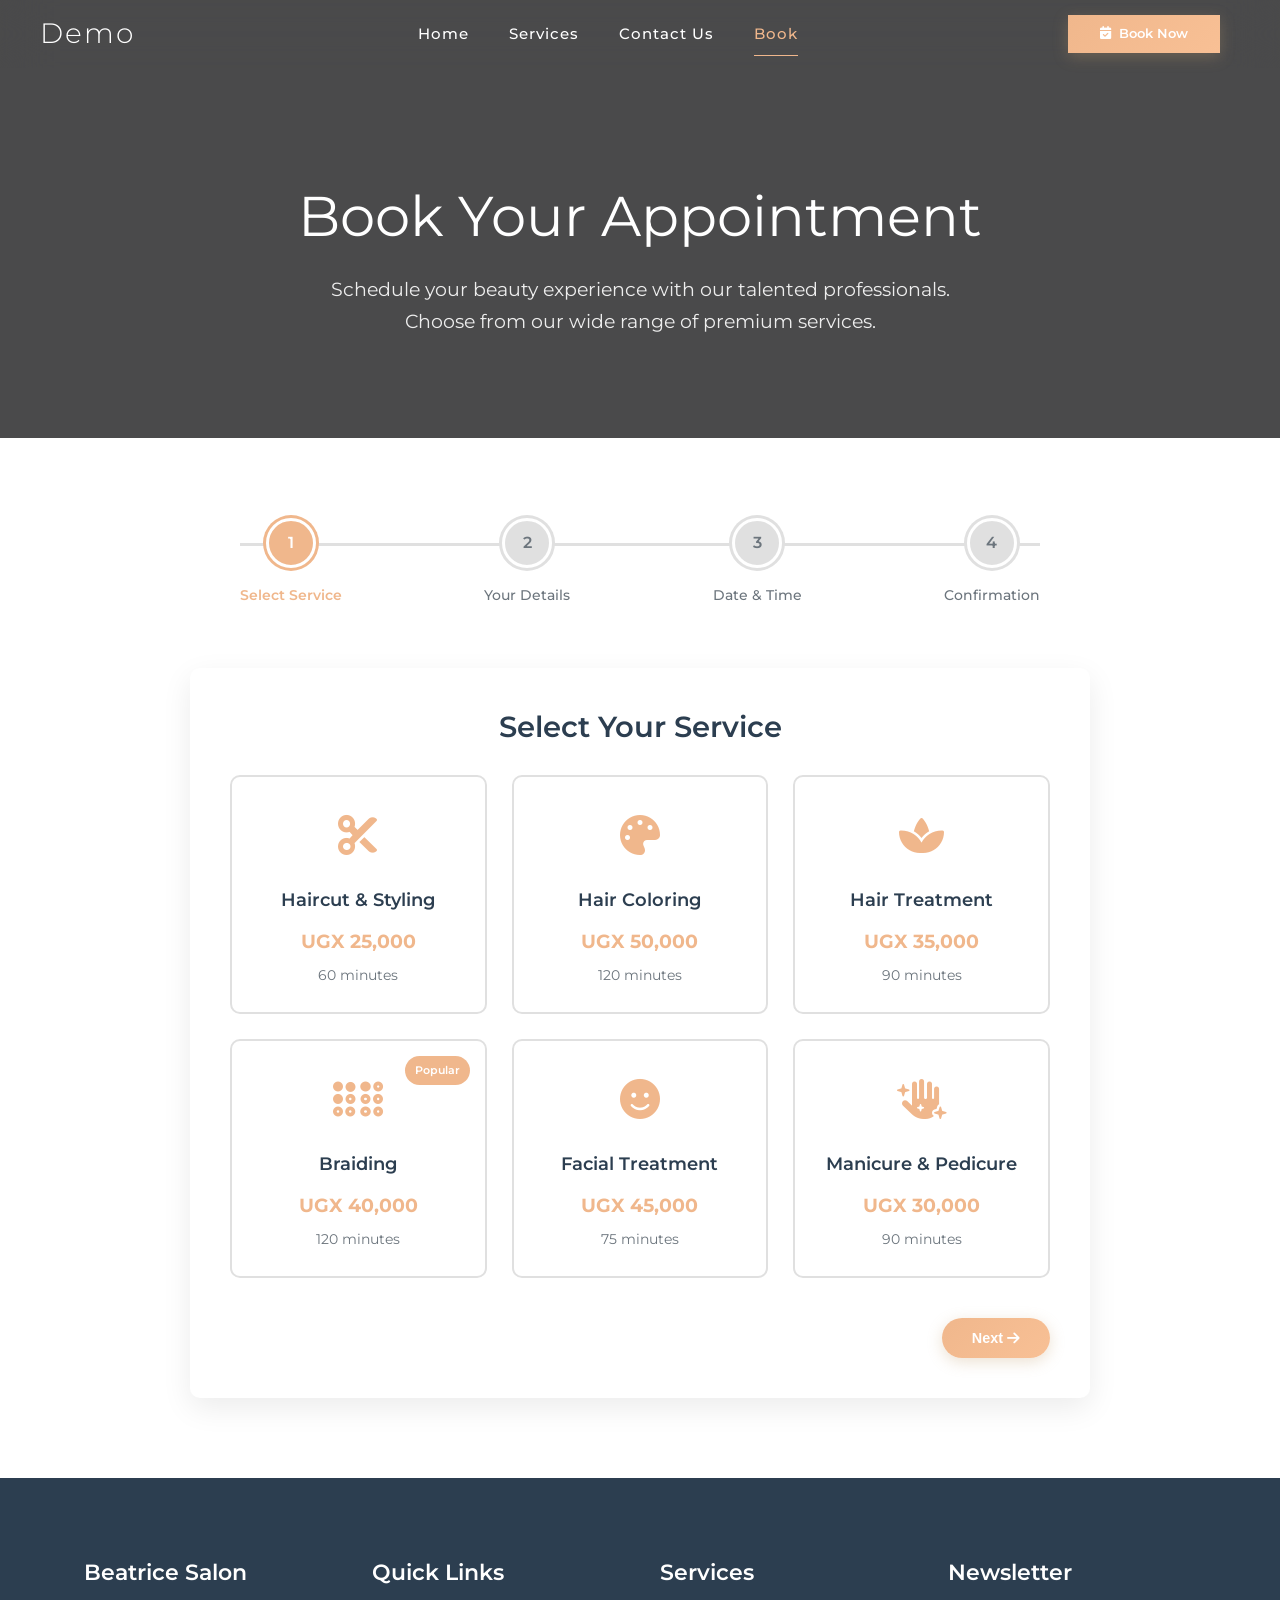
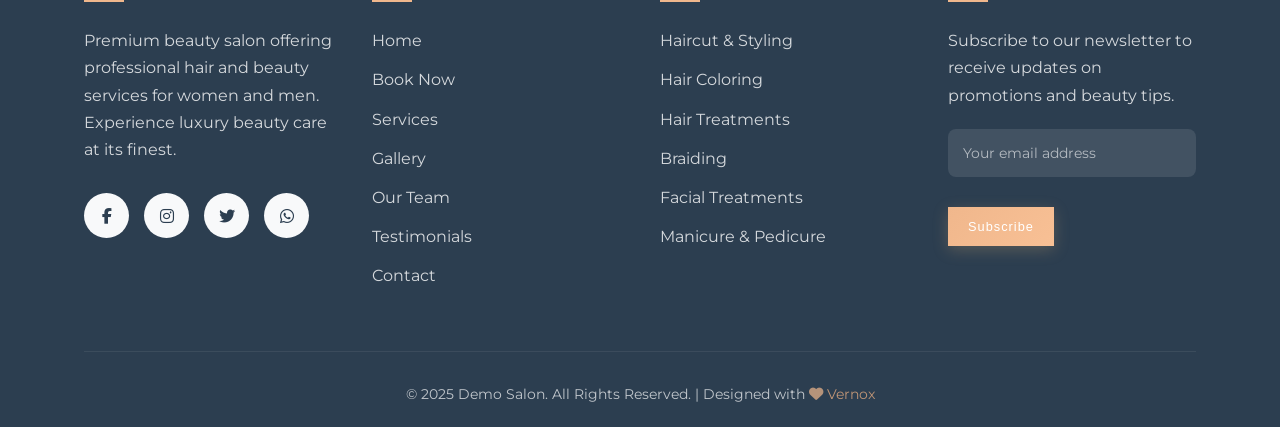
==== saloon-booking.html @ c094c43a "Change salon name from Beatrice to Demo" ====
<!DOCTYPE html>
<html lang="en">

<head>
    <meta charset="UTF-8">
    <meta name="viewport" content="width=device-width, initial-scale=1.0">
    <title>Book Appointment | Demo Salon | Premium Unisex Beauty Salon, Uganda</title>
    <link rel="stylesheet" href="https://cdnjs.cloudflare.com/ajax/libs/font-awesome/6.4.0/css/all.min.css">
    <link rel="preconnect" href="https://fonts.googleapis.com">
    <link rel="preconnect" href="https://fonts.gstatic.com" crossorigin>
    <link
        href="https://fonts.googleapis.com/css2?family=Montserrat:ital,wght@0,100..900;1,100..900&family=Pacifico&display=swap"
        rel="stylesheet">
    <link rel="stylesheet" href="css/book.css">

    <style>

    </style>
</head>

<body>
    <!-- Header -->
    <header id="header" class="transparent">
        <div class="header-container">
            <div class="logo">
                <a href="index.html" class="logo-text">Demo </a>
            </div>
            <nav>
                <ul id="nav-menu">
                    <li><a href="index.html" class="nav-link">Home</a></li>
                    <li><a href="#services" class="nav-link">Services</a></li>
                    <li><a href="saloon-contact-us.html" class="nav-link">Contact Us</a></li>
                    <li><a href="saloon-booking.html" class="nav-link active">Book</a></li>
                    <a href="saloon-booking.html" class="btn" style="margin-left: 250px;">
                        <i class="fas fa-calendar-check"></i>
                        Book Now
                    </a>
                </ul>

                <!-- Advanced Hamburger Menu -->
                <label class="hamburger" id="hamburger-menu">
                    <input type="checkbox" id="hamburger-checkbox">
                    <svg viewBox="0 0 32 32">
                        <path class="line line-top-bottom"
                            d="M27 10 13 10C10.8 10 9 8.2 9 6 9 3.5 10.8 2 13 2 15.2 2 17 3.8 17 6L17 26C17 28.2 18.8 30 21 30 23.2 30 25 28.2 25 26 25 23.8 23.2 22 21 22L7 22">
                        </path>
                        <path class="line" d="M7 16 27 16"></path>
                    </svg>
                </label>
            </nav>
        </div>
    </header>

    <!-- Enhanced Mobile Navigation Overlay -->
    <div class="mobile-nav-overlay" id="mobile-nav-overlay">
        <ul class="mobile-nav-menu">
            <li><a href="index.html">Home</a></li>
            <li><a href="index.html#services">Services</a></li>
            <li><a href="saloon-contact-us.html">Contact</a></li>
            <li><a href="saloon-booking.html">Booking</a></li>
        </ul>
        <a href="saloon-booking.html" class="mobile-book-btn">
            <i class="fas fa-calendar-check"></i>
            Book Appointment
        </a>
    </div>

    <!-- Booking Hero Section -->
    <section class="booking-hero">
        <div class="container">
            <h1>Book Your Appointment</h1>
            <p>Schedule your beauty experience with our talented professionals. Choose from our wide range of premium
                services.</p>
        </div>
    </section>

    <!-- Booking Process -->
    <section class="booking-process">
        <div class="container">
            <!-- Step Indicator -->
            <div class="step-indicator">
                <div class="step active" id="step-1">
                    <div class="step-circle">1</div>
                    <div class="step-text">Select Service</div>
                </div>
                <div class="step" id="step-2">
                    <div class="step-circle">2</div>
                    <div class="step-text">Your Details</div>
                </div>
                <div class="step" id="step-3">
                    <div class="step-circle">3</div>
                    <div class="step-text">Date & Time</div>
                </div>
                <div class="step" id="step-4">
                    <div class="step-circle">4</div>
                    <div class="step-text">Confirmation</div>
                </div>
            </div>

            <!-- Step 1: Service Selection -->
            <div class="step-content active" id="step-content-1">
                <h3 class="step-title">Select Your Service</h3>
                <div class="service-options">
                    <div class="service-option" data-service="Haircut & Styling" data-price="25000" data-duration="60">
                        <div class="service-icon">
                            <i class="fas fa-cut"></i>
                        </div>
                        <div class="service-name">Haircut & Styling</div>
                        <div class="service-price">UGX 25,000</div>
                        <div class="service-duration">60 minutes</div>
                    </div>
                    <div class="service-option" data-service="Hair Coloring" data-price="50000" data-duration="120">
                        <div class="service-icon">
                            <i class="fas fa-palette"></i>
                        </div>
                        <div class="service-name">Hair Coloring</div>
                        <div class="service-price">UGX 50,000</div>
                        <div class="service-duration">120 minutes</div>
                    </div>
                    <div class="service-option" data-service="Hair Treatment" data-price="35000" data-duration="90">
                        <div class="service-icon">
                            <i class="fas fa-spa"></i>
                        </div>
                        <div class="service-name">Hair Treatment</div>
                        <div class="service-price">UGX 35,000</div>
                        <div class="service-duration">90 minutes</div>
                    </div>
                    <div class="service-option" data-service="Braiding" data-price="40000" data-duration="120">
                        <div class="service-badges">Popular</div>
                        <div class="service-icon">
                            <i class="fas fa-braille"></i>
                        </div>
                        <div class="service-name">Braiding</div>
                        <div class="service-price">UGX 40,000</div>
                        <div class="service-duration">120 minutes</div>
                    </div>
                    <div class="service-option" data-service="Facial Treatment" data-price="45000" data-duration="75">
                        <div class="service-icon">
                            <i class="fas fa-smile"></i>
                        </div>
                        <div class="service-name">Facial Treatment</div>
                        <div class="service-price">UGX 45,000</div>
                        <div class="service-duration">75 minutes</div>
                    </div>
                    <div class="service-option" data-service="Manicure & Pedicure" data-price="30000"
                        data-duration="90">
                        <div class="service-icon">
                            <i class="fas fa-hand-sparkles"></i>
                        </div>
                        <div class="service-name">Manicure & Pedicure</div>
                        <div class="service-price">UGX 30,000</div>
                        <div class="service-duration">90 minutes</div>
                    </div>
                </div>
                <div class="booking-navigation">
                    <div></div> <!-- Empty div for spacing -->
                    <button class="btn-next" id="btn-next-1">Next <i class="fas fa-arrow-right"></i></button>
                </div>
            </div>

            <!-- Step 2: Personal Information -->
            <div class="step-content" id="step-content-2">
                <h3 class="step-title">Your Information</h3>
                <form id="personal-info-form">
                    <div class="form-row">
                        <div class="form-group">
                            <label for="first-name">First Name</label>
                            <input type="text" id="first-name" class="form-control" required>
                        </div>
                        <div class="form-group">
                            <label for="last-name">Last Name</label>
                            <input type="text" id="last-name" class="form-control" required>
                        </div>
                    </div>
                    <div class="form-row">
                        <div class="form-group">
                            <label for="email">Email Address</label>
                            <input type="email" id="email" class="form-control" required>
                        </div>
                        <div class="form-group">
                            <label for="phone">Phone Number</label>
                            <input type="tel" id="phone" class="form-control" required>
                        </div>
                    </div>
                    <div class="form-group">
                        <label for="notes">Special Requests (Optional)</label>
                        <textarea id="notes" class="form-control"
                            placeholder="Any special requests or notes for our stylists..."></textarea>
                    </div>
                </form>
                <div class="booking-navigation">
                    <button class="btn-prev" id="btn-prev-2"><i class="fas fa-arrow-left"></i> Previous</button>
                    <button class="btn-next" id="btn-next-2">Next <i class="fas fa-arrow-right"></i></button>
                </div>
            </div>

            <!-- Step 3: Date and Time Selection -->
            <div class="step-content" id="step-content-3">
                <h3 class="step-title">Select Date & Time</h3>
                <div class="datetime-selection">
                    <div class="calendar">
                        <div class="calendar-header">
                            <div class="calendar-month">June 2023</div>
                            <div class="calendar-nav">
                                <button id="prev-month"><i class="fas fa-chevron-left"></i></button>
                                <button id="next-month"><i class="fas fa-chevron-right"></i></button>
                            </div>
                        </div>
                        <div class="calendar-weekdays">
                            <div class="calendar-weekday">Sun</div>
                            <div class="calendar-weekday">Mon</div>
                            <div class="calendar-weekday">Tue</div>
                            <div class="calendar-weekday">Wed</div>
                            <div class="calendar-weekday">Thu</div>
                            <div class="calendar-weekday">Fri</div>
                            <div class="calendar-weekday">Sat</div>
                        </div>
                        <div class="calendar-days" id="calendar-days">
                            <!-- Calendar days will be generated by JavaScript -->
                        </div>
                    </div>
                    <div class="time-selection">
                        <h4 style="margin-bottom: 15px; color: var(--secondary);">Available Time Slots</h4>
                        <div class="time-slots" id="time-slots">
                            <!-- Time slots will be generated by JavaScript -->
                        </div>
                    </div>
                </div>
                <div class="booking-navigation">
                    <button class="btn-prev" id="btn-prev-3"><i class="fas fa-arrow-left"></i> Previous</button>
                    <button class="btn-next" id="btn-next-3">Next <i class="fas fa-arrow-right"></i></button>
                </div>
            </div>

            <!-- Step 4: Confirmation -->
            <div class="step-content" id="step-content-4">
                <h3 class="step-title">Confirm Your Appointment</h3>
                <div class="confirmation-details">
                    <div class="confirmation-item">
                        <span class="confirmation-label">Service:</span>
                        <span class="confirmation-value" id="confirm-service">-</span>
                    </div>
                    <div class="confirmation-item">
                        <span class="confirmation-label">Date:</span>
                        <span class="confirmation-value" id="confirm-date">-</span>
                    </div>
                    <div class="confirmation-item">
                        <span class="confirmation-label">Time:</span>
                        <span class="confirmation-value" id="confirm-time">-</span>
                    </div>
                    <div class="confirmation-item">
                        <span class="confirmation-label">Duration:</span>
                        <span class="confirmation-value" id="confirm-duration">-</span>
                    </div>
                    <div class="confirmation-item">
                        <span class="confirmation-label">Price:</span>
                        <span class="confirmation-value" id="confirm-price">-</span>
                    </div>
                    <div class="confirmation-item">
                        <span class="confirmation-label">Name:</span>
                        <span class="confirmation-value" id="confirm-name">-</span>
                    </div>
                    <div class="confirmation-item">
                        <span class="confirmation-label">Email:</span>
                        <span class="confirmation-value" id="confirm-email">-</span>
                    </div>
                    <div class="confirmation-item">
                        <span class="confirmation-label">Phone:</span>
                        <span class="confirmation-value" id="confirm-phone">-</span>
                    </div>
                </div>
                <div class="confirmation-actions">
                    <button class="btn-prev" id="btn-prev-4"><i class="fas fa-edit"></i> Edit Details</button>
                    <button class="btn-submit" id="btn-submit"><i class="fas fa-check-circle"></i> Confirm
                        Booking</button>
                </div>
            </div>

            <!-- Success Message -->
            <div class="step-content" id="step-content-success">
                <div class="success-message">
                    <div class="success-icon">
                        <i class="fas fa-check-circle"></i>
                    </div>
                    <h3>Appointment Confirmed!</h3>
                    <p>Thank you for booking with Beatrice Salon. We have sent a confirmation email to <span
                            id="success-email"></span> with your appointment details.</p>
                    <p>We look forward to seeing you on <span id="success-date"></span> at <span
                            id="success-time"></span>.</p>
                    <a href="index.html" class="btn" style="margin-top: 20px;">
                        <i class="fas fa-home"></i> Back to Home
                    </a>
                </div>
            </div>
        </div>
    </section>

    <!-- Footer -->
    <footer>
        <div class="container">
            <div class="footer-content">
                <div class="footer-column">
                    <h3>Beatrice Salon</h3>
                    <p>Premium beauty salon offering professional hair and beauty services for women and men. Experience
                        luxury beauty care at its finest.</p>
                    <div class="social-links">
                        <a href="#"><i class="fab fa-facebook-f"></i></a>
                        <a href="#"><i class="fab fa-instagram"></i></a>
                        <a href="#"><i class="fab fa-twitter"></i></a>
                        <a href="#"><i class="fab fa-whatsapp"></i></a>
                    </div>
                </div>

                <div class="footer-column">
                    <h3>Quick Links</h3>
                    <ul>
                        <li><a href="index.html" class="footer-link-underline">Home</a></li>
                        <li><a href="saloon-booking.html" class="footer-link-underline">Book Now</a></li>
                        <li><a href="index.html#services" class="footer-link-underline">Services</a></li>
                        <li><a href="index.html#gallery" class="footer-link-underline">Gallery</a></li>
                        <li><a href="index.html#team" class="footer-link-underline">Our Team</a></li>
                        <li><a href="index.html#testimonials" class="footer-link-underline">Testimonials</a></li>
                        <li><a href="contact.html" class="footer-link-underline">Contact</a></li>
                    </ul>
                </div>

                <div class="footer-column">
                    <h3>Services</h3>
                    <ul>
                        <li><a href="index.html#services" class="footer-link-underline">Haircut & Styling</a></li>
                        <li><a href="index.html#services" class="footer-link-underline">Hair Coloring</a></li>
                        <li><a href="index.html#services" class="footer-link-underline">Hair Treatments</a></li>
                        <li><a href="index.html#services" class="footer-link-underline">Braiding</a></li>
                        <li><a href="index.html#services" class="footer-link-underline">Facial Treatments</a></li>
                        <li><a href="index.html#services" class="footer-link-underline">Manicure & Pedicure</a></li>
                    </ul>
                </div>

                <div class="footer-column footer-newsletter">
                    <h3>Newsletter</h3>
                    <p>Subscribe to our newsletter to receive updates on promotions and beauty tips.</p>
                    <form id="newsletter-form">
                        <div class="form-group">
                            <input type="email" class="form-control" placeholder="Your email address" required>
                        </div>
                        <button type="submit" class="btn">Subscribe</button>
                    </form>
                </div>
            </div>

            <div class="copyright">
                <p>&copy; 2025 Demo Salon. All Rights Reserved. | Designed with <i class="fas fa-heart"
                        style="color: var(--primary);"></i> <a href="#">Vernox</a></p>
            </div>
        </div>
    </footer>

    <!-- Back to Top Button -->
    <div class="back-to-top" id="back-to-top">
        <i class="fas fa-chevron-up"></i>
    </div>
    <script src="js/script.js"></script>
    <script src="js/book.js"></script>
</body>

</html>
---- css/book.css ----
:root {
    --primary: #f0b78c;
    --primary-dark: #f8c095;
    --secondary: #2c3e50;
    --accent: #e74c3c;
    --light: #f8f9fa;
    --dark: #2d3436;
    --gray: #6c757d;
    --transition: all 0.4s cubic-bezier(0.165, 0.84, 0.44, 1);
    --shadow: 0 10px 30px rgba(0, 0, 0, 0.08);
    --shadow-hover: 0 15px 40px rgba(0, 0, 0, 0.12);
    --border-radius: 2px;
}

/* Global Styles */
* {
    margin: 0;
    padding: 0;
    box-sizing: border-box;
}

html {
    scroll-behavior: smooth;
    overflow-x: hidden;
}

body {
    font-family: 'Montserrat', sans-serif;
    line-height: 1.7;
    color: var(--dark);
    background-color: var(--light);
    overflow-x: hidden;
    width: 100%;
}

h1,
h2,
h3,
h4,
h5,
h6 {
    font-family: 'Montserrat', sans-serif;
    font-weight: 600;
    line-height: 1.3;
    margin-bottom: 0.8rem;
}

a {
    text-decoration: none;
    color: #fcb986;
}

img {
    max-width: 100%;
    height: auto;
}

.container {
    width: 90%;
    max-width: 1320px;
    margin: 0 auto;
    padding: 0 20px;
}

.section {
    padding: 100px 0;
}

.section-header {
    text-align: center;
    margin-bottom: 70px;
}

.section-header h2 {
    font-size: 2.8rem;
    color: var(--secondary);
    margin-bottom: 15px;
    position: relative;
    display: inline-block;
}

.section-header h2::after {
    content: '';
    position: absolute;
    width: 80px;
    height: 2px;
    background: linear-gradient(to right, var(--primary), var(--primary-dark));
    bottom: -12px;
    left: 50%;
    transform: translateX(-50%);
}

.section-header p {
    font-size: 0.9rem;
    color: var(--gray);
    max-width: 600px;
    margin: 0 auto;
    margin-top: 10px;
}

.btn {
    display: inline-flex;
    align-items: center;
    gap: 8px;
    padding: 8px 32px;
    background: linear-gradient(135deg, var(--primary), var(--primary-dark));
    color: white;
    border: none;
    cursor: pointer;
    font-size: 0.8rem;
    font-weight: 600;
    transition: var(--transition);
    text-decoration: none;
    box-shadow: 0 4px 15px rgba(193, 154, 107, 0.3);
    position: relative;
    overflow: hidden;
    z-index: 1;
    max-width: 100%;
}

.btn:hover {
    transform: translateY(-3px);
    box-shadow: 0 10px 25px rgba(193, 154, 107, 0.4);
}

.btn-outline {
    background: transparent;
    border: 2px solid var(--light);
    backdrop-filter: blur(25px);
    color: var(--light);
    box-shadow: none;
}

.btn-outline::before {
    background: rgba(255, 255, 255, 0.1);
    border-color: rgba(255, 255, 255, 0.5);
    transform: translateY(-2px);
}

.btn-outline:hover {
    color: white;
}

.social-links {
    display: flex;
    gap: 15px;
    margin-top: 30px;
    flex-wrap: wrap;
}

.social-links a {
    display: flex;
    align-items: center;
    justify-content: center;
    width: 45px;
    height: 45px;
    background: var(--light);
    border-radius: 50%;
    color: var(--secondary);
    transition: var(--transition);
}

.social-links a:hover {
    background: var(--primary);
    color: white;
    transform: translateY(-5px);
}

/* Header Styles */
#header {
    position: fixed;
    top: 0;
    left: 0;
    width: 100%;
    z-index: 1000;
    transition: all 0.5s ease;
    padding: 10px 0;
}

#header.transparent {
    background: transparent;
    backdrop-filter: blur(25px);
}

#header.scrolled {
    background: white;
    box-shadow: 0 5px 20px rgba(0, 0, 0, 0.08);
    padding: 15px 0;
}

.header-container {
    max-width: 1400px;
    margin: 0 auto;
    padding: 0 40px;
    display: flex;
    justify-content: space-between;
    align-items: center;
}

.logo-text {
    font-size: 28px;
    font-weight: 300;
    letter-spacing: 2px;
    color: white;
    transition: color 0.3s ease;
    z-index: 1001;
}

#header.scrolled .logo-text {
    color: #222;
}

.logo-text span {
    font-weight: 400;
    color: #f0b78c;
}

nav {
    display: flex;
    align-items: center;
    width: 100%;
    justify-content: flex-end;
}

#nav-menu {
    display: flex;
    list-style: none;
    align-items: center;
    position: relative;
    width: 100%;
    justify-content: flex-end;
    padding-right: 10px;
    margin-right: 10px;
}

#nav-menu li {
    margin: 0 20px;
    position: relative;
}

#nav-menu li a {
    text-decoration: none;
    color: white;
    font-size: 15px;
    font-weight: 500;
    letter-spacing: 1px;
    padding: 8px 0;
    transition: color 0.3s ease;
    position: relative;
}

#header.scrolled #nav-menu li a {
    color: #333;
}

#nav-menu li a:hover {
    color: #f0b78c;
}

/* Hover Underline Style */
#nav-menu li a::after {
    content: '';
    position: absolute;
    bottom: -5px;
    left: 0;
    width: 0;
    height: 1px;
    background: #f0b78c;
    transition: width 0.3s ease;
}

#nav-menu li a:hover::after {
    width: 100%;
}

/* Active link style */
#nav-menu li a.active::after {
    width: 100%;
}

#nav-menu li a.active {
    color: var(--primary);
}

/* Book Now Button - FIXED MARGIN */
#open-booking-modal {
    background: #f0b78c;
    color: #222;
    border: none;
    padding: 10px 25px;
    border-radius: 0;
    font-weight: 600;
    font-size: 12px;
    cursor: pointer;
    transition: all 0.3s ease;
    text-decoration: none;
    display: inline-flex;
    align-items: center;
    gap: 8px;
    letter-spacing: 1px;
    margin-left: auto; /* Fixed from 400px to auto */
}

#open-booking-modal:hover {
    background: #f8c095;
    transform: translateY(-2px);
    box-shadow: 0 5px 15px rgba(193, 155, 95, 0.3);
}

/* Advanced Hamburger Menu */
.hamburger {
    cursor: pointer;
    display: none;
    z-index: 1001;
}

.hamburger input {
    display: none;
}

.hamburger svg {
    height: 3em;
    transition: transform 600ms cubic-bezier(0.5, 0, 0.5, 1);
}

.line {
    fill: none;
    stroke: white;
    stroke-linecap: round;
    stroke-linejoin: round;
    stroke-width: 3;
    transition: stroke-dasharray 600ms cubic-bezier(0.5, 0, 0.5, 1),
        stroke-dashoffset 600ms cubic-bezier(0.5, 0, 0.5, 1);
}

.line-top-bottom {
    stroke-dasharray: 12 63;
}

.hamburger input:checked+svg {
    transform: rotate(-45deg);
}

.hamburger input:checked+svg .line-top-bottom {
    stroke-dasharray: 20 300;
    stroke-dashoffset: -32.42;
}

#header.scrolled .hamburger .line {
    stroke: #222;
}

/* Enhanced Mobile Navigation Overlay */
.mobile-nav-overlay {
    position: fixed;
    top: 0;
    left: 0;
    width: 100%;
    height: 100%;
    background: linear-gradient(135deg, rgba(0, 0, 0, 0.95) 0%, rgba(26, 26, 26, 0.98) 100%);
    z-index: 999;
    display: flex;
    flex-direction: column;
    justify-content: center;
    align-items: center;
    opacity: 0;
    visibility: hidden;
    transition: all 0.5s ease;
    padding: 40px;
    overflow-y: auto;
}

.mobile-nav-overlay.active {
    opacity: 1;
    visibility: visible;
}

.mobile-nav-header {
    position: absolute;
    top: 40px;
    left: 40px;
}

.mobile-logo-text {
    font-size: 24px;
    font-weight: 300;
    letter-spacing: 2px;
    color: white;
}

.mobile-logo-text span {
    font-weight: 400;
    color: #f0b78c;
}

.mobile-nav-menu {
    list-style: none;
    text-align: center;
    width: 100%;
    max-width: 500px;
}

.mobile-nav-menu li {
    margin: 25px 0;
    opacity: 0;
    transform: translateY(20px);
    transition: all 0.5s ease;
}

.mobile-nav-overlay.active .mobile-nav-menu li {
    opacity: 1;
    transform: translateY(0);
}

.mobile-nav-overlay.active .mobile-nav-menu li:nth-child(1) { transition-delay: 0.1s; }
.mobile-nav-overlay.active .mobile-nav-menu li:nth-child(2) { transition-delay: 0.15s; }
.mobile-nav-overlay.active .mobile-nav-menu li:nth-child(3) { transition-delay: 0.5s; }
.mobile-nav-overlay.active .mobile-nav-menu li:nth-child(4) { transition-delay: 0.55s; }
.mobile-nav-overlay.active .mobile-nav-menu li:nth-child(5) { transition-delay: 0.3s; }
.mobile-nav-overlay.active .mobile-nav-menu li:nth-child(6) { transition-delay: 0.35s; }
.mobile-nav-overlay.active .mobile-nav-menu li:nth-child(7) { transition-delay: 0.5s; }
.mobile-nav-overlay.active .mobile-nav-menu li:nth-child(8) { transition-delay: 0.55s; }

.mobile-nav-menu li a {
    color: white;
    text-decoration: none;
    font-size: 24px;
    letter-spacing: 2px;
    transition: all 0.3s ease;
    position: relative;
    display: inline-block;
    padding: 10px 0;
}

.mobile-nav-menu li a::before {
    content: '';
    position: absolute;
    bottom: 0;
    left: 0;
    width: 0;
    height: 1px;
    background: #f0b78c;
    transition: width 0.3s ease;
}

.mobile-nav-menu li a:hover {
    color: #f0b78c;
    transform: translateX(10px);
}

.mobile-nav-menu li a:hover::before {
    width: 100%;
}

.mobile-book-btn {
    background: #f0b78c;
    color: #222;
    border: none;
    padding: 15px 30px;
    border-radius: 0;
    font-weight: 600;
    font-size: 16px;
    cursor: pointer;
    transition: all 0.3s ease;
    text-decoration: none;
    display: inline-flex;
    align-items: center;
    gap: 10px;
    letter-spacing: 1px;
    margin-top: 40px;
    opacity: 0;
    transform: translateY(20px);
    transition: all 0.5s ease 0.5s;
}

.mobile-nav-overlay.active .mobile-book-btn {
    opacity: 1;
    transform: translateY(0);
}

.mobile-book-btn:hover {
    background: #f8c095;
    transform: translateY(-2px);
}

.mobile-nav-footer {
    position: absolute;
    bottom: 40px;
    left: 0;
    width: 100%;
    text-align: center;
    color: rgba(255, 255, 255, 0.5);
    font-size: 12px;
    letter-spacing: 1px;
}

/* Responsive Design - Header */
@media (max-width: 1200px) {
    .header-container {
        padding: 0 30px;
    }

    #nav-menu li {
        margin: 0 15px;
    }
}

@media (min-width: 1025px) {
    .hamburger {
        display: none !important;
    }
}

@media (max-width: 1024px) {
    #nav-menu {
        display: none;
    }

    .hamburger {
        display: block !important;
    }

    #open-booking-modal {
        display: none;
    }

    .header-container {
        padding: 0 20px;
    }
}

@media (max-width: 768px) {
    .logo-text {
        font-size: 24px;
    }

    .header-container {
        padding: 0 15px;
    }

    .mobile-nav-menu li a {
        font-size: 20px;
    }

    .mobile-nav-header {
        top: 20px;
        left: 20px;
    }

    .mobile-nav-overlay {
        padding: 20px;
    }

    .mobile-nav-footer {
        bottom: 20px;
    }
}

@media (max-width: 480px) {
    .logo-text {
        font-size: 22px;
    }

    .mobile-nav-menu li a {
        font-size: 18px;
    }

    .mobile-logo-text {
        font-size: 20px;
    }

    .hamburger svg {
        height: 2.5em;
    }
}

/* Booking Page Hero */
.booking-hero {
    background: linear-gradient(rgba(0, 0, 0, 0.7), rgba(0, 0, 0, 0.7)),
        url('https://images.unsplash.com/photo-1560066984-138dadb4c035?ixlib=rb-4.0.3&ixid=M3wxMjA3fDB8MHxwaG90by1wYWdlfHx8fGVufDB8fHx8fA%3D%3D&auto=format&fit=crop&w=1974&q=80');
    background-size: cover;
    background-position: center;
    color: white;
    padding: 180px 0 100px;
    text-align: center;
}

.booking-hero h1 {
    font-size: 3.5rem;
    margin-bottom: 20px;
    font-weight: 400;
    word-wrap: break-word;
}

.booking-hero p {
    font-size: 1.2rem;
    max-width: 700px;
    margin: 0 auto;
    opacity: 0.9;
    padding: 0 15px;
}

/* Booking Process */
.booking-process {
    background-color: white;
    padding: 80px 0;
}

.step-indicator {
    display: flex;
    justify-content: space-between;
    max-width: 800px;
    margin: 0 auto 60px;
    position: relative;
}

.step-indicator::before {
    content: '';
    position: absolute;
    top: 25px;
    left: 0;
    width: 100%;
    height: 3px;
    background-color: #e0e0e0;
    z-index: 1;
}

.step {
    display: flex;
    flex-direction: column;
    align-items: center;
    position: relative;
    z-index: 2;
}

.step-circle {
    width: 50px;
    height: 50px;
    border-radius: 50%;
    background-color: #e0e0e0;
    color: var(--gray);
    display: flex;
    align-items: center;
    justify-content: center;
    font-weight: 600;
    margin-bottom: 15px;
    transition: var(--transition);
    border: 3px solid white;
    box-shadow: 0 0 0 3px #e0e0e0;
}

.step.active .step-circle {
    background-color: var(--primary);
    color: white;
    box-shadow: 0 0 0 3px var(--primary);
}

.step.completed .step-circle {
    background-color: var(--primary);
    color: white;
    box-shadow: 0 0 0 3px var(--primary);
}

.step.completed .step-circle::after {
    content: '\f00c';
    font-family: 'Font Awesome 5 Free';
    font-weight: 900;
}

.step-text {
    font-size: 0.9rem;
    color: var(--gray);
    font-weight: 500;
}

.step.active .step-text {
    color: var(--primary);
    font-weight: 600;
}

/* Step Content */
.step-content {
    display: none;
    max-width: 900px;
    margin: 0 auto;
    background: white;
    border-radius: 10px;
    box-shadow: var(--shadow);
    padding: 40px;
}

.step-content.active {
    display: block;
    animation: fadeIn 0.5s ease;
}

@keyframes fadeIn {
    from { opacity: 0; }
    to { opacity: 1; }
}

.step-title {
    font-size: 1.8rem;
    margin-bottom: 30px;
    color: var(--secondary);
    text-align: center;
}

/* Service Selection */
.service-options {
    display: grid;
    grid-template-columns: repeat(auto-fill, minmax(250px, 1fr));
    gap: 25px;
    margin-bottom: 40px;
}

.service-option {
    border: 2px solid #e0e0e0;
    border-radius: 10px;
    padding: 25px 20px;
    cursor: pointer;
    transition: var(--transition);
    text-align: center;
    position: relative;
    background: white;
}

.service-option:hover {
    border-color: var(--primary);
    transform: translateY(-5px);
    box-shadow: var(--shadow);
}

.service-option.selected {
    border-color: var(--primary);
    background-color: rgba(193, 154, 107, 0.25);
}

.service-icon {
    font-size: 2.5rem;
    color: var(--primary);
    margin-bottom: 15px;
}

.service-name {
    font-size: 1.1rem;
    font-weight: 600;
    margin-bottom: 10px;
    color: var(--secondary);
}

.service-price {
    font-size: 1.2rem;
    font-weight: 700;
    color: var(--primary);
}

.service-duration {
    font-size: 0.9rem;
    color: var(--gray);
    margin-top: 5px;
}

.service-badges {
    position: absolute;
    top: 15px;
    right: 15px;
    background: var(--primary);
    color: white;
    padding: 5px 10px;
    border-radius: 20px;
    font-size: 0.7rem;
    font-weight: 600;
}

/* Personal Information Form */
.form-group {
    margin-bottom: 25px;
}

.form-row {
    display: grid;
    grid-template-columns: 1fr 1fr;
    gap: 20px;
}

.form-group label {
    display: block;
    margin-bottom: 8px;
    font-weight: 500;
    color: var(--secondary);
}

.form-control {
    width: 100%;
    padding: 15px;
    border: 1px solid #e0e0e0;
    border-radius: 8px;
    font-size: 0.9rem;
    transition: var(--transition);
    background: var(--light);
    font-family: 'Montserrat', sans-serif;
}

.form-control:focus {
    outline: none;
    border-color: var(--primary);
    box-shadow: 0 0 0 3px rgba(193, 154, 107, 0.2);
}

textarea.form-control {
    resize: vertical;
    min-height: 120px;
}

/* Date and Time Selection */
.datetime-selection {
    display: grid;
    grid-template-columns: 1fr 1fr;
    gap: 30px;
    margin-bottom: 30px;
}

.calendar {
    border: 1px solid #e0e0e0;
    border-radius: 10px;
    padding: 20px;
    background: white;
    overflow: hidden;
}

.calendar-header {
    display: flex;
    justify-content: space-between;
    align-items: center;
    margin-bottom: 20px;
}

.calendar-month {
    font-weight: 600;
    color: var(--secondary);
    font-size: 1.1rem;
}

.calendar-nav {
    display: flex;
    gap: 10px;
}

.calendar-nav button {
    background: none;
    border: none;
    cursor: pointer;
    color: var(--primary);
    font-size: 1rem;
    width: 30px;
    height: 30px;
    border-radius: 50%;
    display: flex;
    align-items: center;
    justify-content: center;
    transition: var(--transition);
}

.calendar-nav button:hover {
    background: rgba(193, 154, 107, 0.1);
}

.calendar-weekdays,
.calendar-days {
    display: grid;
    grid-template-columns: repeat(7, 1fr);
    gap: 8px;
}

.calendar-weekday,
.calendar-day {
    display: flex;
    align-items: center;
    justify-content: center;
    height: 40px;
    font-size: 0.9rem;
}

.calendar-weekday {
    font-weight: 600;
    color: var(--gray);
    font-size: 0.8rem;
}

.calendar-day {
    cursor: pointer;
    border-radius: 5px;
    transition: var(--transition);
    position: relative;
}

.calendar-day:hover {
    background-color: rgba(193, 154, 107, 0.1);
}

.calendar-day.selected {
    background-color: var(--primary);
    color: white;
}

.calendar-day.disabled {
    color: #ccc;
    cursor: not-allowed;
}

.calendar-day.disabled:hover {
    background-color: transparent;
}

.calendar-day.today::before {
    content: '';
    position: absolute;
    top: 2px;
    right: 2px;
    width: 6px;
    height: 6px;
    background: var(--primary);
    border-radius: 50%;
}

.time-selection {
    padding: 10px;
}

.time-slots {
    display: grid;
    grid-template-columns: repeat(3, 1fr);
    gap: 10px;
    margin-top: 15px;
}

.time-slot {
    padding: 12px 8px;
    border: 1px solid #e0e0e0;
    border-radius: 8px;
    text-align: center;
    cursor: pointer;
    transition: var(--transition);
    background: white;
    font-size: 0.85rem;
}

.time-slot:hover {
    border-color: var(--primary);
}

.time-slot.selected {
    background-color: var(--primary);
    color: white;
    border-color: var(--primary);
}

.time-slot.disabled {
    color: #ccc;
    cursor: not-allowed;
    background-color: #f5f5f5;
}

/* Confirmation Step */
.confirmation-details {
    background-color: var(--light);
    border-radius: 10px;
    padding: 30px;
    margin-bottom: 40px;
}

.confirmation-item {
    display: flex;
    justify-content: space-between;
    padding: 15px 0;
    border-bottom: 1px solid #e0e0e0;
    gap: 15px;
}

.confirmation-item:last-child {
    border-bottom: none;
}

.confirmation-label {
    font-weight: 500;
    color: var(--secondary);
    flex-shrink: 0;
}

.confirmation-value {
    color: var(--dark);
    text-align: right;
    word-break: break-word;
}

.confirmation-actions {
    display: flex;
    justify-content: space-between;
    margin-top: 30px;
    gap: 20px;
}

/* Success Message */
.success-message {
    text-align: center;
    padding: 40px 20px;
}

.success-icon {
    font-size: 4rem;
    color: #27ae60;
    margin-bottom: 20px;
}

.success-message h3 {
    font-size: 1.8rem;
    color: var(--secondary);
    margin-bottom: 15px;
}

.success-message p {
    color: var(--gray);
    margin-bottom: 30px;
    max-width: 600px;
    margin-left: auto;
    margin-right: auto;
}

/* Navigation Buttons */
.booking-navigation {
    display: flex;
    justify-content: space-between;
    margin-top: 40px;
    gap: 20px;
}

.btn-prev,
.btn-next,
.btn-submit {
    padding: 12px 30px;
    border-radius: 50px;
    font-weight: 600;
    cursor: pointer;
    transition: var(--transition);
    border: none;
    font-size: 0.9rem;
    text-align: center;
}

.btn-prev {
    background: transparent;
    color: var(--gray);
    border: 1px solid #e0e0e0;
}

.btn-prev:hover {
    background: #f0f0f0;
}

.btn-next,
.btn-submit {
    background: linear-gradient(135deg, var(--primary), var(--primary-dark));
    color: white;
    box-shadow: 0 4px 15px rgba(193, 154, 107, 0.3);
}

.btn-next:hover,
.btn-submit:hover {
    transform: translateY(-3px);
    box-shadow: 0 10px 25px rgba(193, 154, 107, 0.4);
}

.btn-submit {
    background: linear-gradient(135deg, #27ae60, #2ecc71);
}

.btn-submit:hover {
    box-shadow: 0 10px 25px rgba(39, 174, 96, 0.4);
}

/* Back to Top Button */
.back-to-top {
    position: fixed;
    bottom: 30px;
    right: 30px;
    width: 50px;
    height: 50px;
    background: var(--primary);
    color: white;
    border-radius: 50%;
    display: flex;
    align-items: center;
    justify-content: center;
    font-size: 0.9rem;
    box-shadow: 0 5px 15px rgba(0, 0, 0, 0.1);
    cursor: pointer;
    opacity: 0;
    visibility: hidden;
    transition: var(--transition);
    z-index: 999;
}

.back-to-top.active {
    opacity: 1;
    visibility: visible;
}

.back-to-top:hover {
    background: var(--primary-dark);
    transform: translateY(-5px);
}

/* Footer */
footer {
    background: var(--secondary);
    color: white;
    padding: 80px 0 20px;
    overflow-x: hidden;
}

/* Footer Link Underline Animation */
.footer-link-underline {
    position: relative;
}

.footer-link-underline::after {
    content: "";
    position: absolute;
    bottom: -2px;
    left: 0;
    width: 0;
    height: 1px;
    background-color: var(--primary);
    transition: width 0.3s ease;
}

.footer-link-underline:hover::after {
    width: 100%;
}

.footer-content {
    display: grid;
    grid-template-columns: repeat(auto-fit, minmax(220px, 1fr));
    gap: 40px;
    margin-bottom: 50px;
}

.footer-column h3 {
    font-size: 1.4rem;
    margin-bottom: 25px;
    position: relative;
    padding-bottom: 15px;
}

.footer-column h3::after {
    content: '';
    position: absolute;
    width: 40px;
    height: 2px;
    background: var(--primary);
    bottom: 0;
    left: 0;
}

.footer-column p {
    opacity: 0.8;
    margin-bottom: 20px;
}

.footer-column ul {
    list-style: none;
}

.footer-column ul li {
    margin-bottom: 12px;
}

.footer-column ul li a {
    color: rgba(255, 255, 255, 0.8);
    text-decoration: none;
    transition: var(--transition);
}

.footer-column ul li a:hover {
    color: var(--primary);
    padding-left: 5px;
}

.footer-newsletter .form-control {
    background: rgba(255, 255, 255, 0.1);
    border: none;
    color: white;
}

.footer-newsletter .form-control::placeholder {
    color: rgba(255, 255, 255, 0.6);
}

.footer-newsletter .btn {
    width: auto;
    margin-top: 5px;
    padding: 12px 20px;
    border-radius: 0;
    font-weight: 400;
    font-size: 0.8rem;
    cursor: pointer;
    transition: all 0.3s ease;
    text-decoration: none;
    display: inline-flex;
    align-items: center;
    gap: 10px;
    letter-spacing: 1px;
}

.copyright {
    text-align: center;
    padding-top: 30px;
    border-top: 1px solid rgba(255, 255, 255, 0.1);
    font-size: 0.9rem;
    opacity: 0.7;
}

/* Responsive Design - Booking Page */
@media (max-width: 992px) {
    .datetime-selection {
        grid-template-columns: 1fr;
    }

    .form-row {
        grid-template-columns: 1fr;
    }
}

@media (max-width: 768px) {
    .booking-hero h1 {
        font-size: 2.5rem;
    }

    .booking-hero p {
        font-size: 1rem;
    }

    .step-indicator {
        margin-bottom: 40px;
    }

    .step-circle {
        width: 40px;
        height: 40px;
    }

    .step-text {
        font-size: 0.8rem;
    }

    .service-options {
        grid-template-columns: 1fr;
    }

    .step-content {
        padding: 25px;
    }

    .time-slots {
        grid-template-columns: repeat(2, 1fr);
    }

    .booking-navigation {
        flex-direction: column;
        gap: 15px;
    }

    .btn-prev,
    .btn-next,
    .btn-submit {
        width: 100%;
        justify-content: center;
    }

    .confirmation-item {
        flex-direction: column;
        gap: 5px;
    }

    .confirmation-label, .confirmation-value {
        text-align: left;
    }

    .footer-content {
        grid-template-columns: 1fr 1fr;
    }
}

@media (max-width: 576px) {
    .section-header h2 {
        font-size: 2rem;
    }

    .booking-hero {
        padding: 150px 0 80px;
    }

    .booking-hero h1 {
        font-size: 2rem;
    }

    .step-indicator {
        margin-bottom: 30px;
    }

    .step-text {
        font-size: 0.7rem;
    }

    .step-title {
        font-size: 1.5rem;
    }

    .step-content {
        padding: 20px 15px;
    }

    .calendar {
        padding: 15px;
    }

    .calendar-weekdays,
    .calendar-days {
        gap: 4px;
    }

    .calendar-weekday,
    .calendar-day {
        height: 30px;
        font-size: 0.8rem;
    }

    .time-slot {
        padding: 10px 6px;
        font-size: 0.8rem;
    }

    .footer-content {
        grid-template-columns: 1fr;
        gap: 30px;
    }

    .back-to-top {
        bottom: 20px
        right: 20px;
        width: 40px;
        height: 40px;
        font-size: 0.8rem;
    }
}
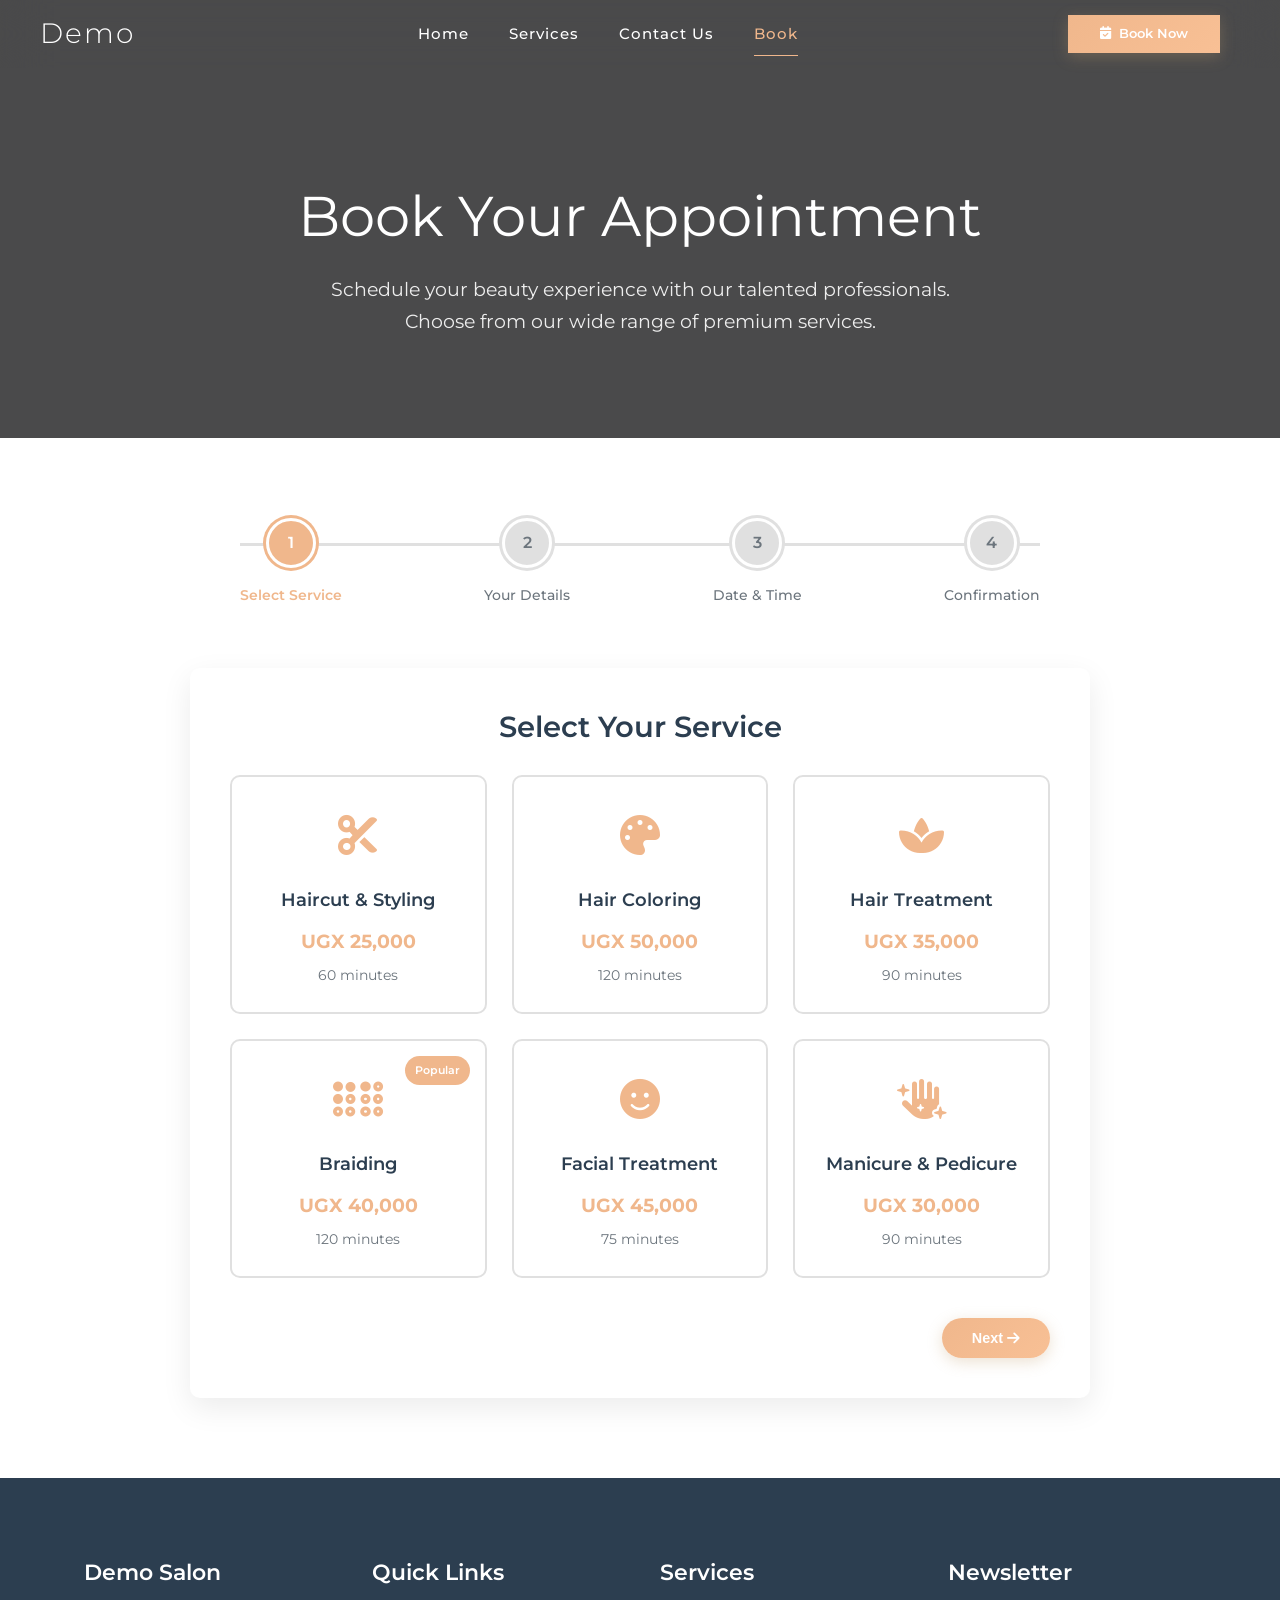
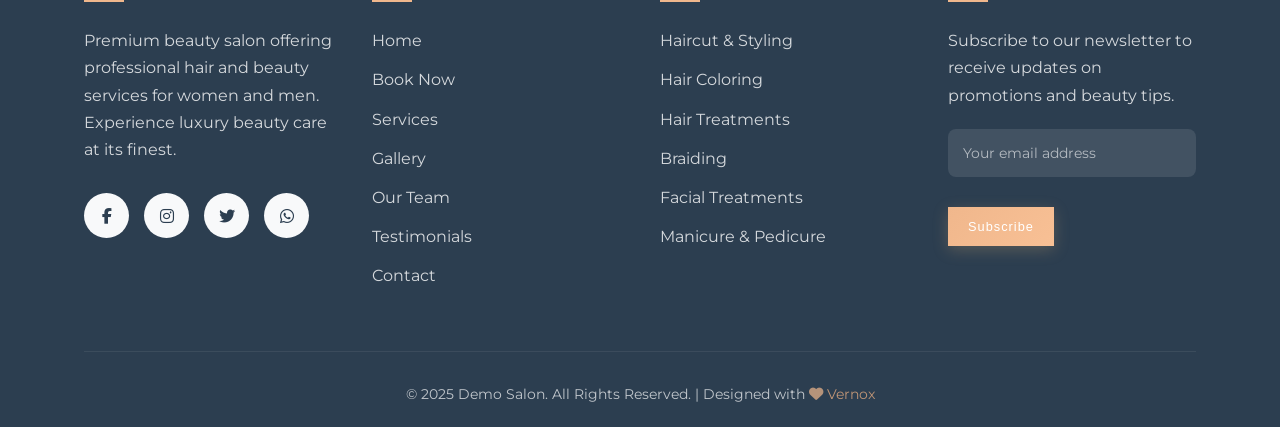
==== commit 3fecc10c: "Change salon name from 'Beatrice' to 'Demo'" ====
--- a/saloon-booking.html
+++ b/saloon-booking.html
@@ -300,7 +300,7 @@
         <div class="container">
             <div class="footer-content">
                 <div class="footer-column">
-                    <h3>Beatrice Salon</h3>
+                    <h3>Demo Salon</h3>
                     <p>Premium beauty salon offering professional hair and beauty services for women and men. Experience
                         luxury beauty care at its finest.</p>
                     <div class="social-links">
@@ -350,7 +350,7 @@
 
             <div class="copyright">
                 <p>&copy; 2025 Demo Salon. All Rights Reserved. | Designed with <i class="fas fa-heart"
-                        style="color: var(--primary);"></i> <a href="#">Vernox</a></p>
+                        style="color: var(--primary);"></i> <a href="vernoxstudio.xo.je">Vernox</a></p>
             </div>
         </div>
     </footer>
